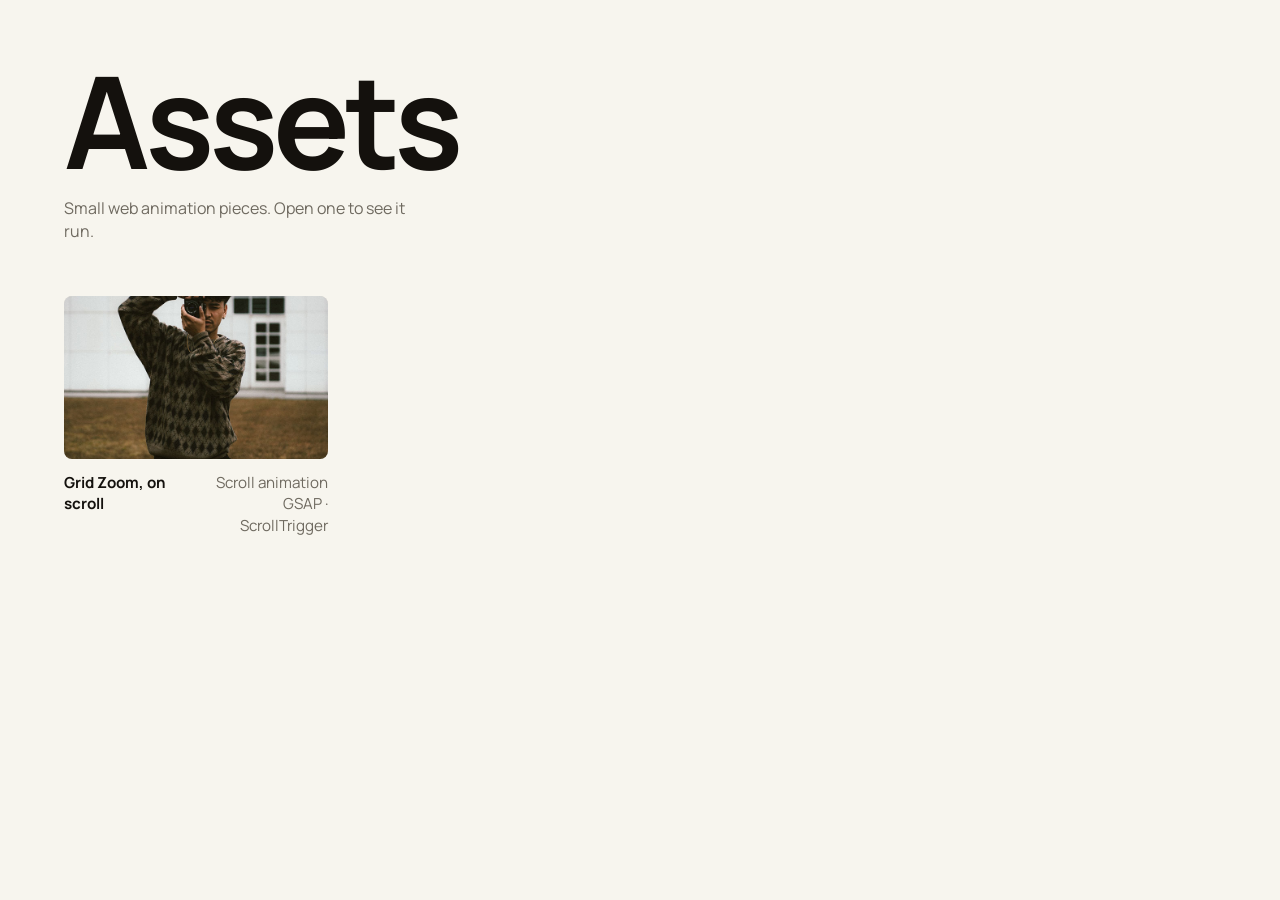
==== index.html @ 92f9e702 "Minimal assets shelf with Grid Zoom scroll animation Co-Authored-By: Claude Sonnet 5.5 <noreply@anth" ====
<!DOCTYPE html>
<html lang="en">
<head>
	<meta charset="UTF-8">
	<meta name="viewport" content="width=device-width, initial-scale=1">
	<title>Assets</title>
	<meta name="description" content="A growing shelf of small web animation assets.">
	<link rel="preconnect" href="https://fonts.googleapis.com">
	<link rel="stylesheet" href="https://fonts.googleapis.com/css2?family=Manrope:wght@500;700&display=swap">
	<link rel="stylesheet" href="style.css">
</head>
<body>
	<header class="top">
		<h1>Assets</h1>
		<p>Small web animation pieces. Open one to see it run.</p>
	</header>
	<main id="list" class="list" aria-live="polite"></main>
	<script src="app.js"></script>
</body>
</html>
---- style.css ----
*, *::before, *::after { box-sizing: border-box; }
:root { --bg: #f7f5ee; --ink: #14110d; --muted: #6f6a60; --accent: #823725; }
body { margin: 0; background: var(--bg); color: var(--ink); font-family: Manrope, system-ui, sans-serif; -webkit-font-smoothing: antialiased; line-height: 1.4; }
.top { padding: 7vh 5vw 4vh; }
.top h1 { margin: 0; font-size: clamp(3rem, 10vw, 9rem); line-height: 0.9; letter-spacing: -0.04em; font-weight: 700; }
.top p { margin: 1.2rem 0 0; color: var(--muted); max-width: 36ch; }
.list { display: grid; grid-template-columns: repeat(auto-fill, minmax(260px, 1fr)); gap: 2.5vw; padding: 2vh 5vw 10vh; }
.card { display: block; color: inherit; text-decoration: none; }
.card__img { aspect-ratio: 1.618; overflow: hidden; border-radius: 8px; background: #e6e2d6; }
.card__img img { width: 100%; height: 100%; object-fit: cover; display: block; transition: transform 0.6s cubic-bezier(.2,.7,.2,1); }
.card:hover .card__img img, .card:focus-visible .card__img img { transform: scale(1.05); }
.card:focus-visible { outline: 2px solid var(--accent); outline-offset: 6px; border-radius: 8px; }
.card__meta { display: flex; justify-content: space-between; gap: 1rem; margin-top: 0.8rem; font-size: 0.95rem; }
.card__title { font-weight: 700; }
.card__kind { color: var(--muted); text-align: right; }
@media (prefers-reduced-motion: reduce) { .card__img img { transition: none; } }
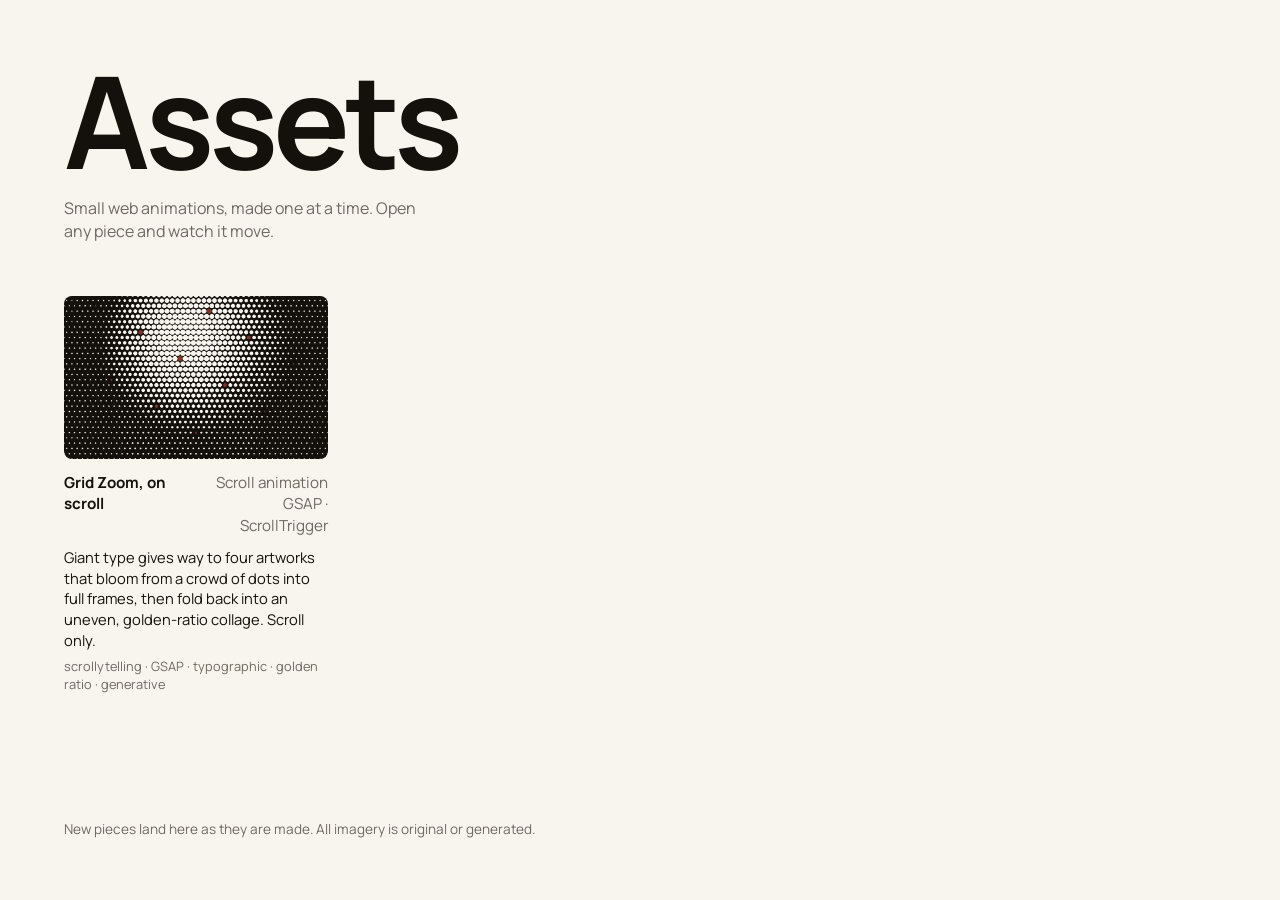
==== commit 0114459b: "Update site copy: descriptions and tags on the shelf Co-Authored-By: Claude Sonnet 5.5 <noreply@anth" ====
--- a/index.html
+++ b/index.html
@@ -4,7 +4,7 @@
 	<meta charset="UTF-8">
 	<meta name="viewport" content="width=device-width, initial-scale=1">
 	<title>Assets</title>
-	<meta name="description" content="A growing shelf of small web animation assets.">
+	<meta name="description" content="A growing shelf of small, original web animation pieces: scroll stories, type, motion and generative art.">
 	<link rel="preconnect" href="https://fonts.googleapis.com">
 	<link rel="stylesheet" href="https://fonts.googleapis.com/css2?family=Manrope:wght@500;700&display=swap">
 	<link rel="stylesheet" href="style.css">
@@ -12,9 +12,10 @@
 <body>
 	<header class="top">
 		<h1>Assets</h1>
-		<p>Small web animation pieces. Open one to see it run.</p>
+		<p>Small web animations, made one at a time. Open any piece and watch it move.</p>
 	</header>
 	<main id="list" class="list" aria-live="polite"></main>
+	<footer class="foot">New pieces land here as they are made. All imagery is original or generated.</footer>
 	<script src="app.js"></script>
 </body>
 </html>
--- a/style.css
+++ b/style.css
@@ -14,3 +14,7 @@
 .card__title { font-weight: 700; }
 .card__kind { color: var(--muted); text-align: right; }
 @media (prefers-reduced-motion: reduce) { .card__img img { transition: none; } }
+
+.card__desc { margin: 0.7rem 0 0; font-size: 0.92rem; color: var(--ink); max-width: 44ch; }
+.card__tags { margin: 0.5rem 0 0; font-size: 0.8rem; color: var(--muted); }
+.foot { padding: 4vh 5vw 6vh; font-size: 0.85rem; color: var(--muted); }
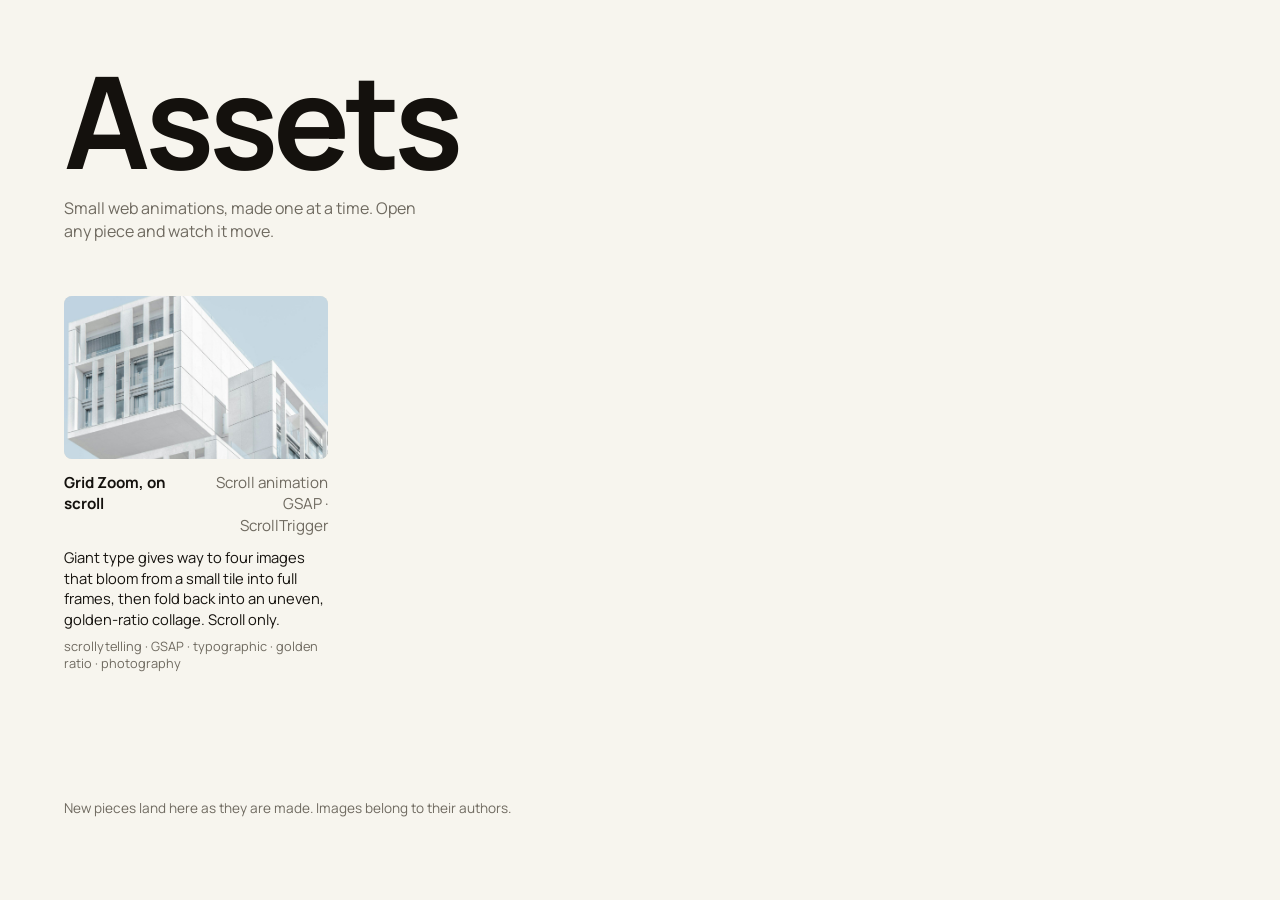
==== commit f4a712c5: "Use the new image set; update copy to match Co-Authored-By: Claude Sonnet 5.5 <noreply@anthropic.com" ====
--- a/index.html
+++ b/index.html
@@ -4,7 +4,7 @@
 	<meta charset="UTF-8">
 	<meta name="viewport" content="width=device-width, initial-scale=1">
 	<title>Assets</title>
-	<meta name="description" content="A growing shelf of small, original web animation pieces: scroll stories, type, motion and generative art.">
+	<meta name="description" content="A growing shelf of small, original web animation pieces: scroll stories, type, motion and photography.">
 	<link rel="preconnect" href="https://fonts.googleapis.com">
 	<link rel="stylesheet" href="https://fonts.googleapis.com/css2?family=Manrope:wght@500;700&display=swap">
 	<link rel="stylesheet" href="style.css">
@@ -15,7 +15,7 @@
 		<p>Small web animations, made one at a time. Open any piece and watch it move.</p>
 	</header>
 	<main id="list" class="list" aria-live="polite"></main>
-	<footer class="foot">New pieces land here as they are made. All imagery is original or generated.</footer>
+	<footer class="foot">New pieces land here as they are made. Images belong to their authors.</footer>
 	<script src="app.js"></script>
 </body>
 </html>
